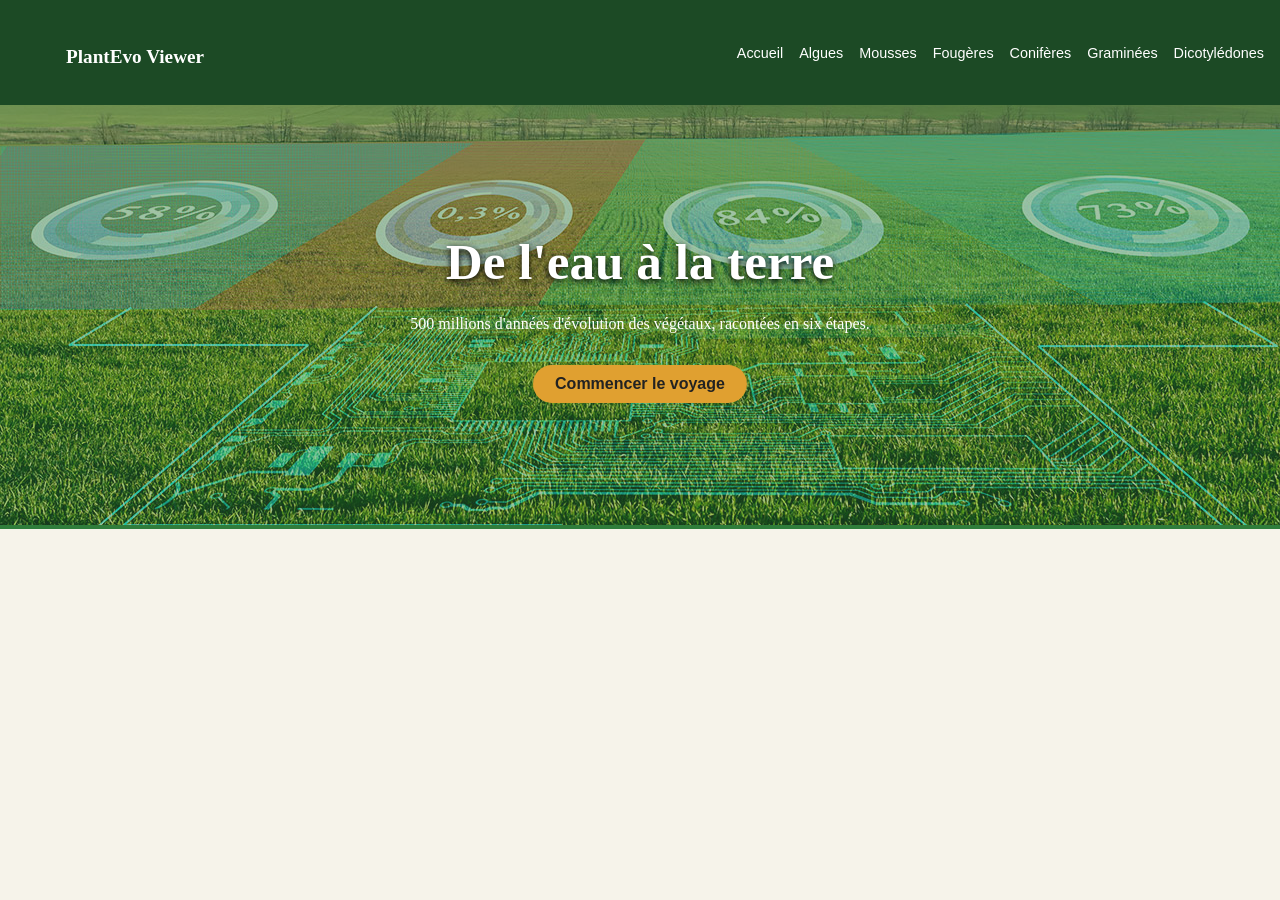
==== index.html @ 241dd21a "Bandeau d'accueil" ====
<!DOCTYPE html>
<html>
<head>
	<meta charset="utf-8">
	<meta name="viewport" content="width=device-width, initial-scale=1">
	<link rel="stylesheet" type="text/css" href="./css/style.css">
	<title></title>
</head>
<body>
	<!-- En-tête -->
  <header>
    <h1><a class="logo" href="index.html"> PlantEvo Viewer</a></h1>
    <nav aria-label="Menu principal">
      <ul>
      	<li><a href="index.html">Accueil</a></li>
        <li><a href="algues.html">Algues</a></li>
        <li><a href="mousses.html">Mousses</a></li>
        <li><a href="fougeres.html">Fougères</a></li>
        <li><a href="coniferes.html">Conifères</a></li>
        <li><a href="graminees.html">Graminées</a></li>
        <li><a href="dicotyledones.html">Dicotylédones</a></li>
      </ul>
    </nav>
  </header>

  <!-- Bandeau d'accueil -->
  <div class="hero">
    <img src="./images/img1.jpg" alt="Végétation" width="1200" height="800">
    <div class="texte">
      <h1>De l'eau à la terre</h1>
      <p>500 millions d'années d'évolution des végétaux, racontées en six étapes.</p>
      <a class="bouton" href="#">Commencer le voyage</a>
    </div>
  </div>

</body>
</html>
---- css/style.css ----
:root {
    --vert: #2f7d3b;
    --vert-fonce: #1c4a25;
    --creme: #f6f3ea;
    --or: #e0a030;
    --texte: #23301f
}

* {
    box-sizing: border-box
}

body {
    margin: 0;
    color: var(--texte);
    background: var(--creme);
}

header {
    background: var(--vert-fonce);
    color: #fff;
    padding: .8rem 1rem;
    display: flex;
    flex-wrap: wrap;
    gap: .5rem 1.5rem;
    align-items: center;
    justify-content: space-between
}

header .logo {
    padding: 50px;
    font-weight: bold;
    font-size: 1.2rem;
    color: #fff;
    text-decoration: none
}

nav ul {
    list-style: none;
    margin: 0;
    padding: 0;
    display: flex;
    flex-wrap: wrap;
    gap: .4rem 1rem
}

nav a {
    color: #fff;
    text-decoration: none;
    font-family: Arial, sans-serif;
    font-size: .9rem
}

nav a:hover {
    color: var(--or)
}

/* Bandeau d'accueil */

.hero {
    position: relative;
    color: #fff;
    text-align: center;
    background: var(--vert)
}

.hero img {
    width: 100%;
    max-height: 420px;
    object-fit: cover;
    opacity: .55
}

.hero .texte {
    position: absolute;
    inset: 0;
    display: flex;
    flex-direction: column;
    justify-content: center;
    align-items: center;
    padding: 1rem
}

.hero h1 {
    font-size: clamp(1.8rem, 5vw, 3.2rem);
    margin: 0 0 .5rem;
    text-shadow: 0 2px 6px #000
}

.bouton {
    display: inline-block;
    margin-top: 1rem;
    padding: .6rem 1.4rem;
    background: var(--or);
    color: #222;
    text-decoration: none;
    font-family: Arial, sans-serif;
    font-weight: bold;
    border-radius: 2rem
}
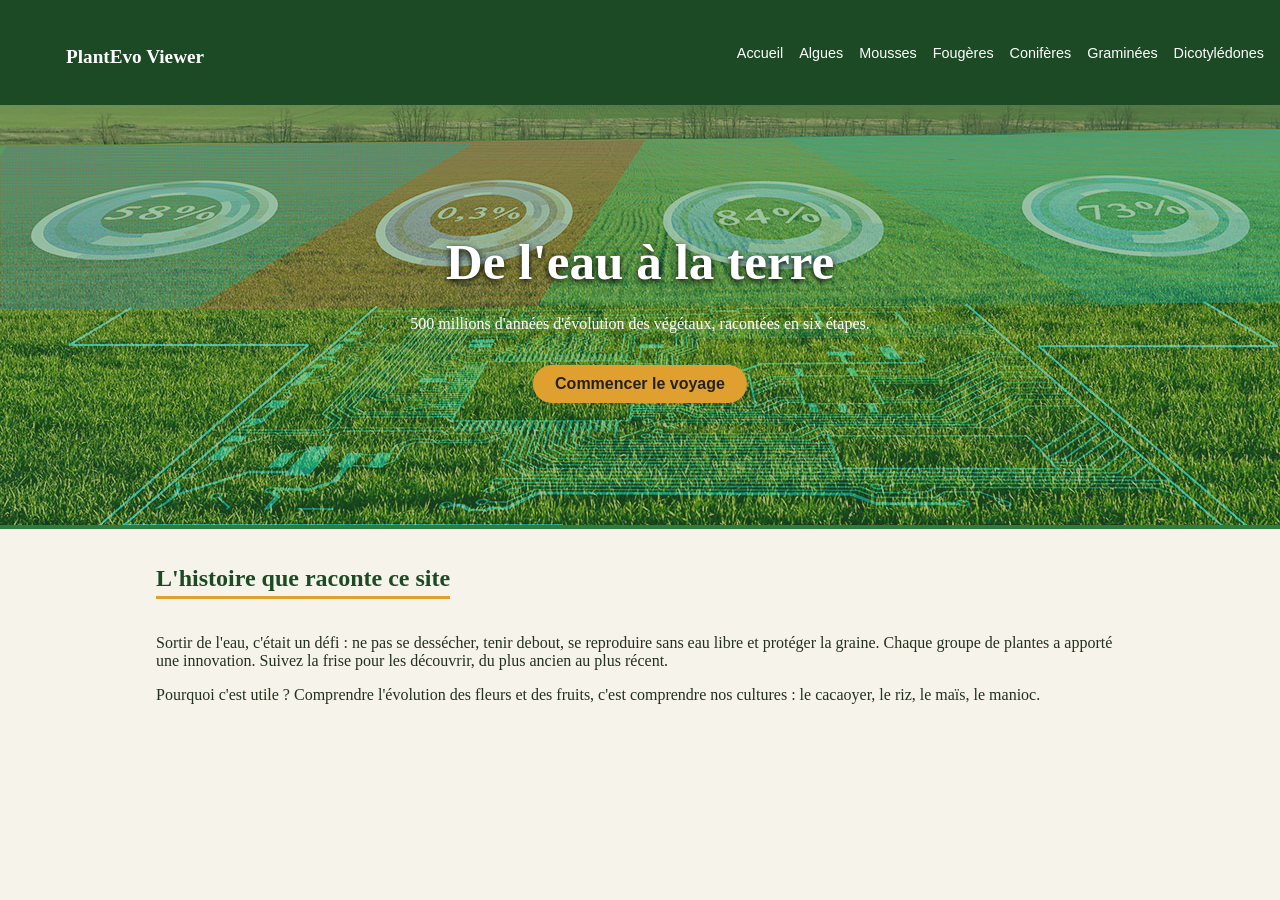
==== commit e0da068e: "section histoire" ====
--- a/index.html
+++ b/index.html
@@ -33,5 +33,17 @@
     </div>
   </div>
 
+  <main>
+  	 <!--Section histoire  -->
+    <section>
+      <h2>L'histoire que raconte ce site</h2>
+      <p>Sortir de l'eau, c'était un défi : ne pas se dessécher, tenir debout, se reproduire sans eau libre et protéger
+        la graine.
+        Chaque groupe de plantes a apporté une innovation. Suivez la frise pour les découvrir, du plus ancien au plus
+        récent.</p>
+      <p>Pourquoi c'est utile ? Comprendre l'évolution des fleurs et des fruits, c'est comprendre nos cultures : le
+        cacaoyer, le riz, le maïs, le manioc.</p>
+    </section>
+  </main>
 </body>
 </html>
--- a/css/style.css
+++ b/css/style.css
@@ -97,4 +97,23 @@
     font-family: Arial, sans-serif;
     font-weight: bold;
     border-radius: 2rem
+}
+
+/* section histoire  */
+
+main {
+    max-width: 1000px;
+    margin: 0 auto;
+    padding: 1rem 1rem
+}
+
+section {
+    margin-bottom: 2.5rem
+}
+
+h2 {
+    color: var(--vert-fonce);
+    border-bottom: 3px solid var(--or);
+    display: inline-block;
+    padding-bottom: .2rem
 }
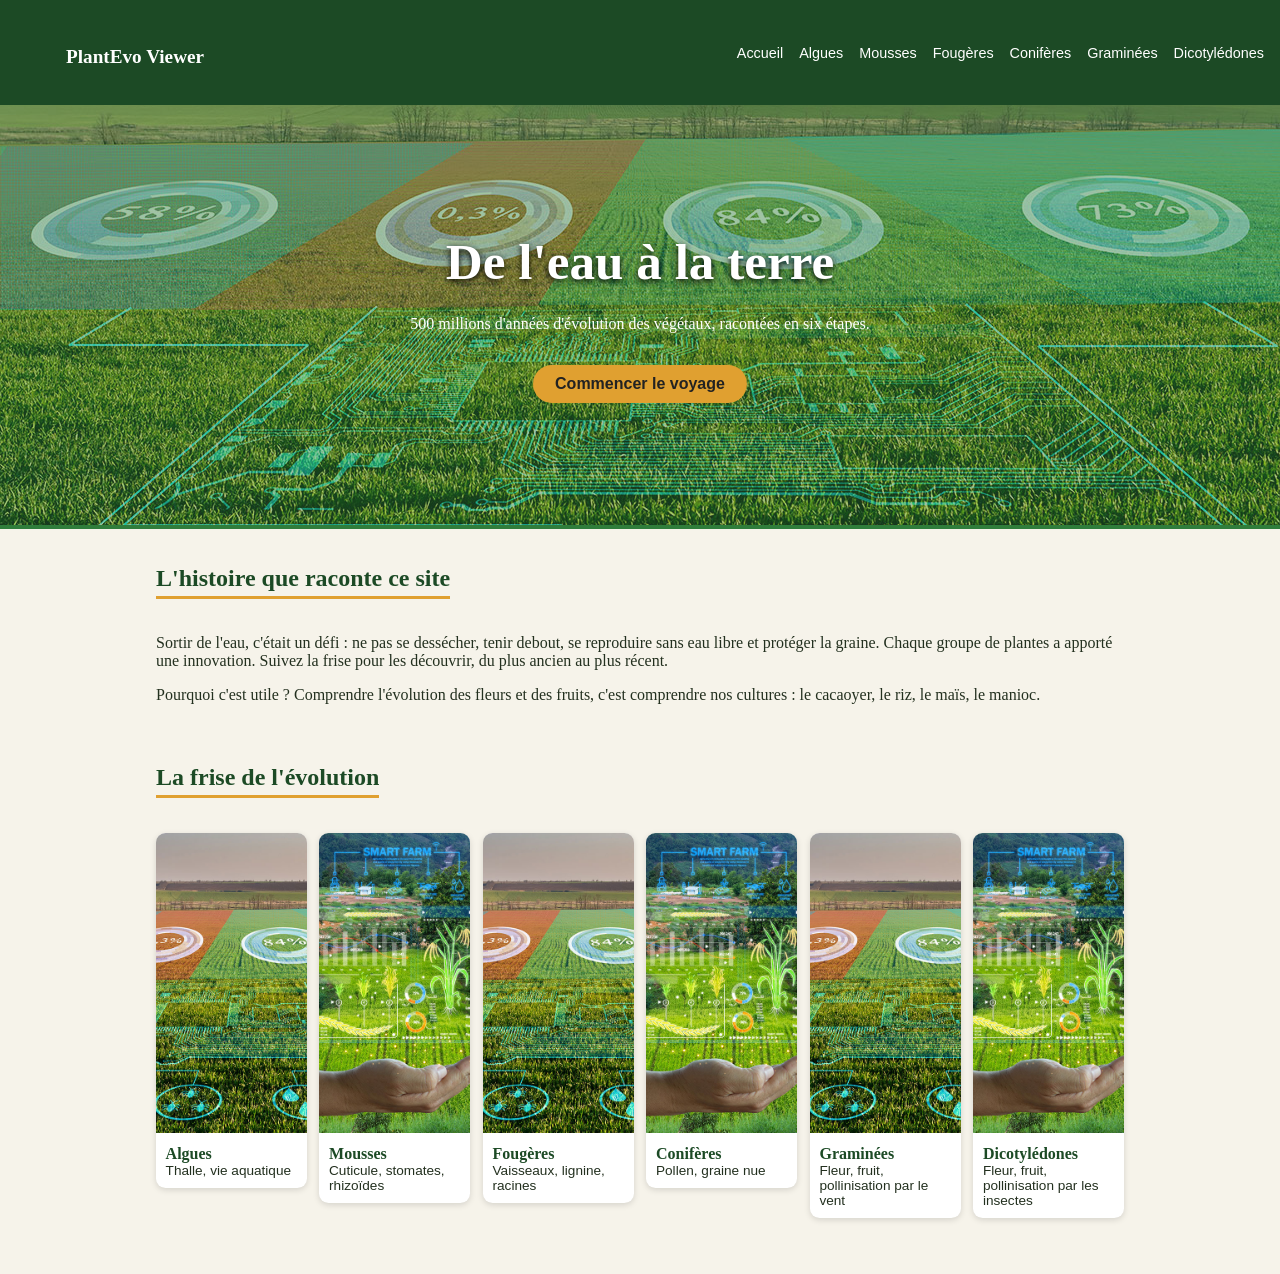
==== commit a7b8f259: "section evolution" ====
--- a/index.html
+++ b/index.html
@@ -44,6 +44,30 @@
       <p>Pourquoi c'est utile ? Comprendre l'évolution des fleurs et des fruits, c'est comprendre nos cultures : le
         cacaoyer, le riz, le maïs, le manioc.</p>
     </section>
+    <!--section evolution -->
+    <section>
+      <h2>La frise de l'évolution</h2>
+      <ol class="evolution">
+        <li><a href="algues.html">
+            <img src="./images/img1.jpg" alt="Algues" width="400" height="300">
+            <strong>Algues</strong><span>Thalle, vie aquatique</span></a></li>
+        <li><a href="mousses.html">
+            <img src="./images/img2.jpg" alt="Mousse" width="400" height="300">
+            <strong>Mousses</strong><span>Cuticule, stomates, rhizoïdes</span></a></li>
+        <li><a href="fougeres.html">
+            <img src="./images/img1.jpg" alt="Fougère" width="400" height="300">
+            <strong>Fougères</strong><span>Vaisseaux, lignine, racines</span></a></li>
+        <li><a href="coniferes.html">
+            <img src="./images/img2.jpg" alt="conifère" width="400" height="300">
+            <strong>Conifères</strong><span>Pollen, graine nue</span></a></li>
+        <li><a href="graminees.html">
+            <img src="./images/img1.jpg" alt="Graminées" width="400" height="300">
+            <strong>Graminées</strong><span>Fleur, fruit, pollinisation par le vent</span></a></li>
+        <li><a href="dicotyledones.html">
+            <img src="./images/img2.jpg" alt="Dicotylédones" width="400" height="300">
+            <strong>Dicotylédones</strong><span>Fleur, fruit, pollinisation par les insectes</span></a></li>
+      </ol>
+    </section>
   </main>
 </body>
 </html>
--- a/css/style.css
+++ b/css/style.css
@@ -116,4 +116,48 @@
     border-bottom: 3px solid var(--or);
     display: inline-block;
     padding-bottom: .2rem
+}
+
+/*section evolution*/
+
+.evolution {
+    list-style: none;
+    margin: 1rem 0;
+    padding: 0;
+    display: grid;
+    grid-template-columns: repeat(auto-fit, minmax(150px, 1fr));
+    gap: .8rem
+}
+
+.evolution a {
+    display: block;
+    background: #fff;
+    border-radius: .6rem;
+    overflow: hidden;
+    text-decoration: none;
+    color: var(--texte);
+    box-shadow: 0 2px 6px #0002
+}
+
+.evolution a:hover {
+    transform: translateY(-3px)
+}
+
+.evolution img {
+    width: 100%;
+    aspect-ratio: 4/3;
+    object-fit: cover
+}
+
+.evolution strong {
+    display: block;
+    padding: .5rem .6rem 0;
+    color: var(--vert-fonce)
+}
+
+.evolution span {
+    display: block;
+    padding: 0 .6rem .6rem;
+    font-size: .85rem;
+    font-family: Arial, sans-serif
 }
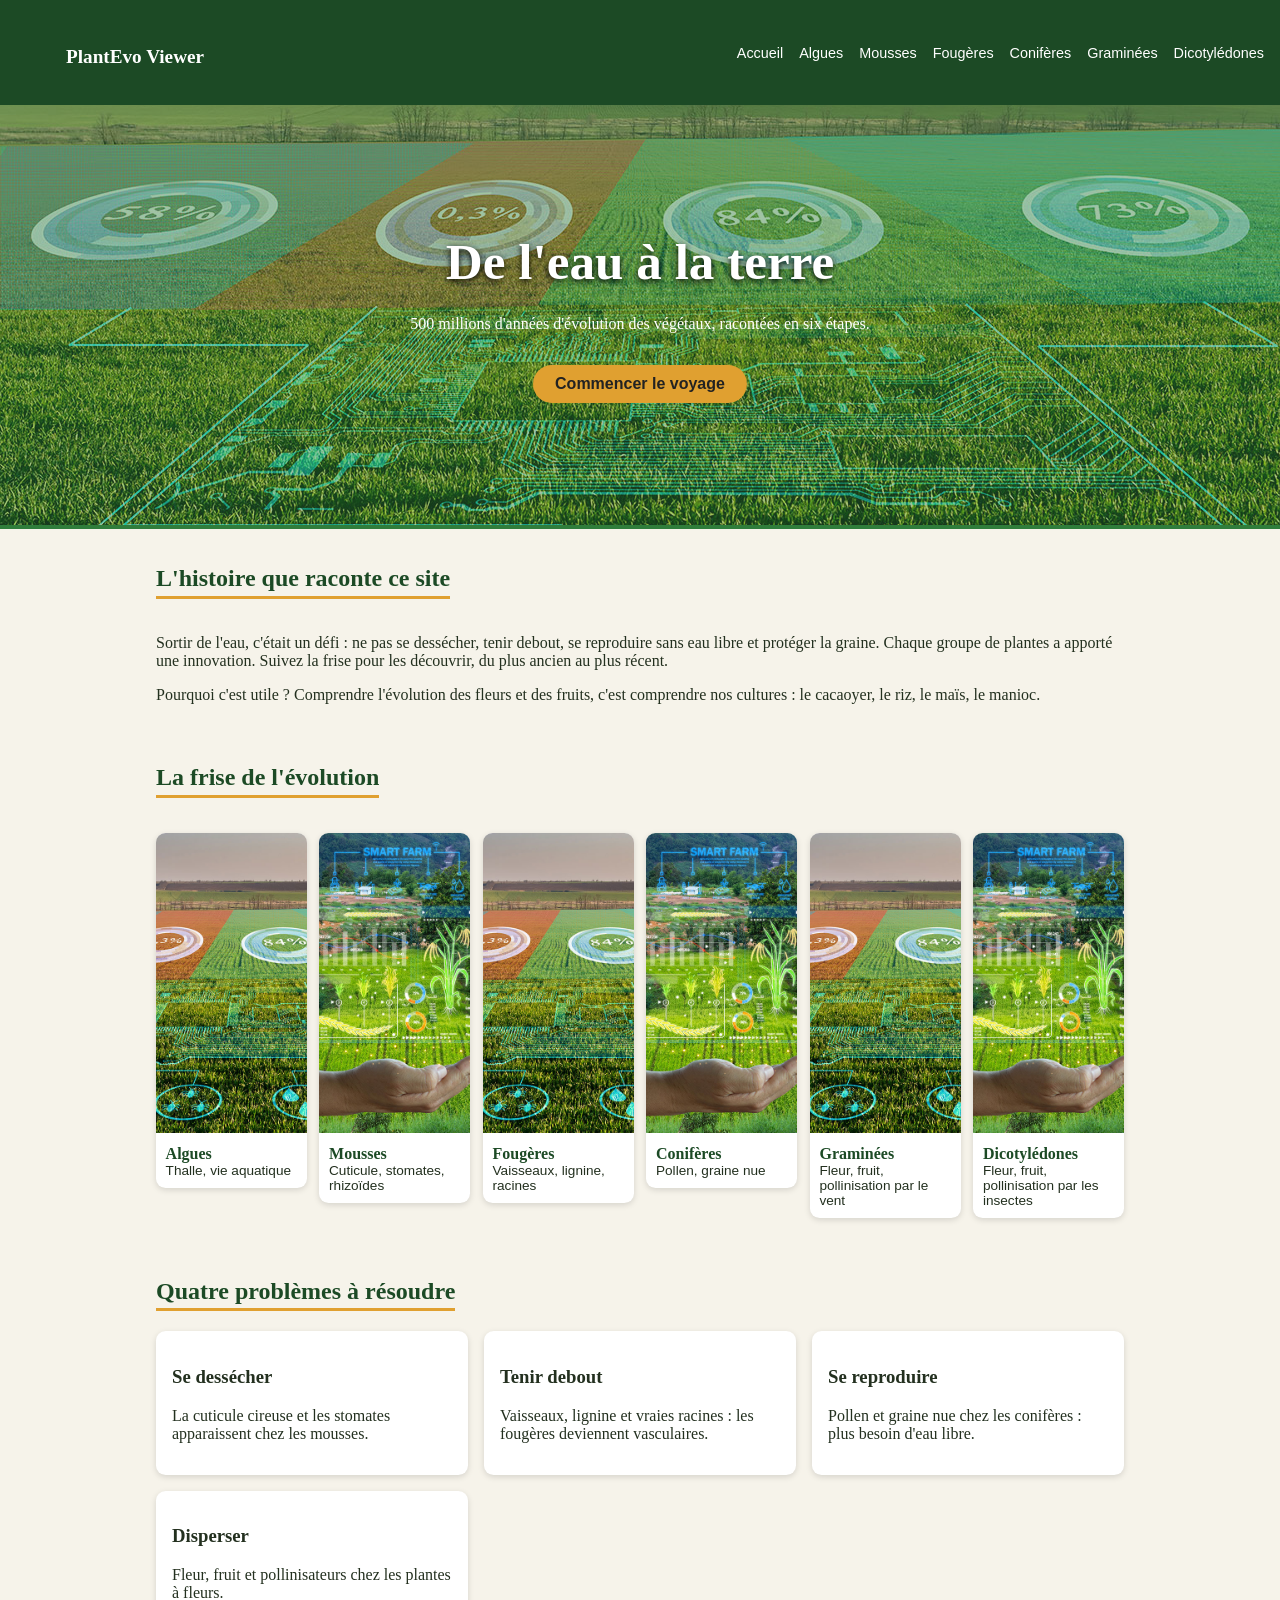
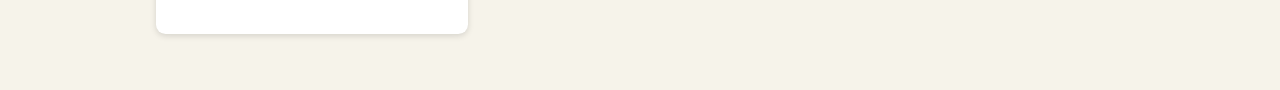
==== commit 38ee1f13: "section probleme" ====
--- a/index.html
+++ b/index.html
@@ -68,6 +68,29 @@
             <strong>Dicotylédones</strong><span>Fleur, fruit, pollinisation par les insectes</span></a></li>
       </ol>
     </section>
+
+    <!--section probleme a resoudre-->
+    <section>
+      <h2>Quatre problèmes à résoudre</h2>
+      <div class="cartes">
+        <div class="carte">
+          <h3>Se dessécher</h3>
+          <p>La cuticule cireuse et les stomates apparaissent chez les mousses.</p>
+        </div>
+        <div class="carte">
+          <h3>Tenir debout</h3>
+          <p>Vaisseaux, lignine et vraies racines : les fougères deviennent vasculaires.</p>
+        </div>
+        <div class="carte">
+          <h3>Se reproduire</h3>
+          <p>Pollen et graine nue chez les conifères : plus besoin d'eau libre.</p>
+        </div>
+        <div class="carte">
+          <h3>Disperser</h3>
+          <p>Fleur, fruit et pollinisateurs chez les plantes à fleurs.</p>
+        </div>
+      </div>
+    </section>
   </main>
 </body>
 </html>
--- a/css/style.css
+++ b/css/style.css
@@ -160,4 +160,19 @@
     padding: 0 .6rem .6rem;
     font-size: .85rem;
     font-family: Arial, sans-serif
-}+}
+
+ /*section probleme a resoudre*/
+
+ .cartes {
+    display: grid;
+    grid-template-columns: repeat(auto-fit, minmax(240px, 1fr));
+    gap: 1rem
+}
+
+.carte {
+    background: #fff;
+    border-radius: .6rem;
+    padding: 1rem;
+    box-shadow: 0 2px 6px #0002
+}
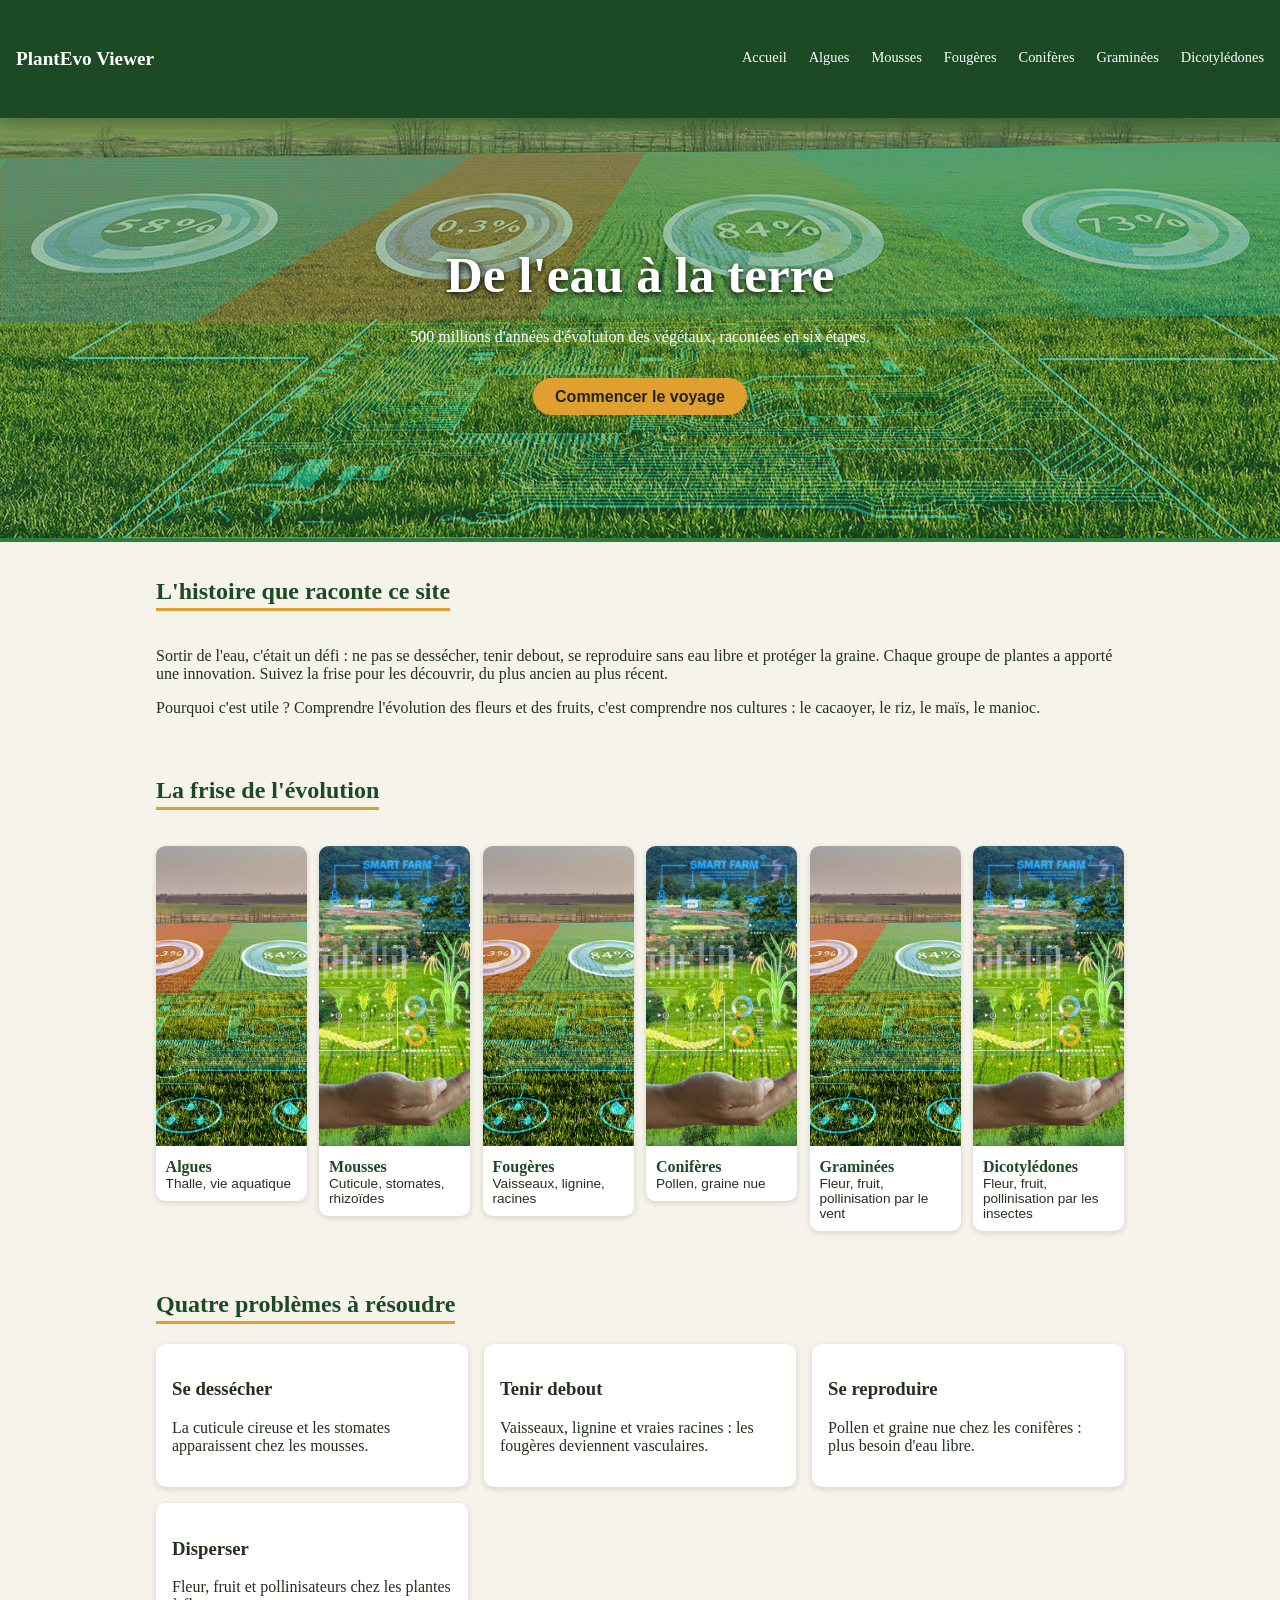
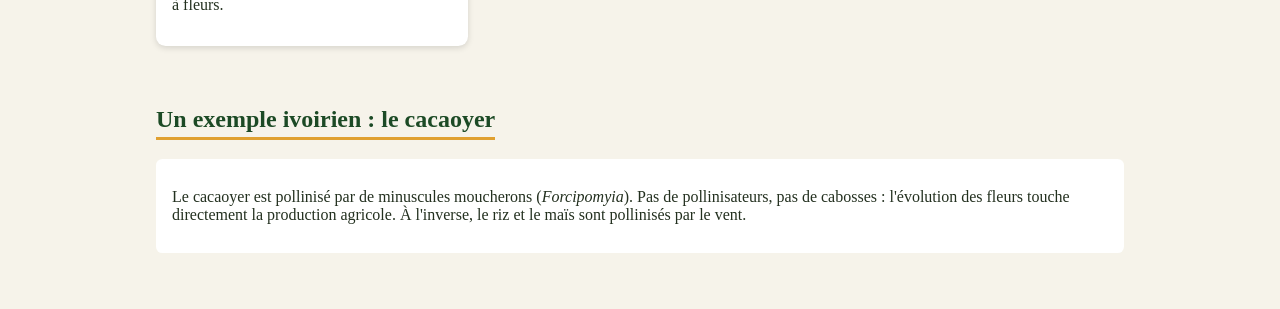
==== commit b8b281ac: "modification du header plus precisement la nav nous l'avons rendu statique" ====
--- a/index.html
+++ b/index.html
@@ -8,18 +8,16 @@
 </head>
 <body>
 	<!-- En-tête -->
-  <header>
-    <h1><a class="logo" href="index.html"> PlantEvo Viewer</a></h1>
-    <nav aria-label="Menu principal">
-      <ul>
-      	<li><a href="index.html">Accueil</a></li>
-        <li><a href="algues.html">Algues</a></li>
-        <li><a href="mousses.html">Mousses</a></li>
-        <li><a href="fougeres.html">Fougères</a></li>
-        <li><a href="coniferes.html">Conifères</a></li>
-        <li><a href="graminees.html">Graminées</a></li>
-        <li><a href="dicotyledones.html">Dicotylédones</a></li>
-      </ul>
+  <header class="header">
+    <a href="index.html" class="logo">PlantEvo Viewer</a>
+    <nav class="nav">
+      <a href="index.html">Accueil</a>
+      <a href="algues.html">Algues</a>
+      <a href="mousses.html">Mousses</a>
+      <a href="fougeres.html">Fougères</a>
+      <a href="coniferes.html">Conifères</a>
+      <a href="graminees.html">Graminées</a>
+      <a href="dicotyledones.html">Dicotylédones</a>
     </nav>
   </header>
 
@@ -91,6 +89,16 @@
         </div>
       </div>
     </section>
+
+    <!-- section exemple -->
+    <section >
+      <h2>Un exemple ivoirien : le cacaoyer</h2>
+      <div class="exemple">
+        <p>Le cacaoyer est pollinisé par de minuscules moucherons (<em>Forcipomyia</em>). Pas de pollinisateurs, pas de
+          cabosses : l'évolution des fleurs touche directement la production agricole.
+          À l'inverse, le riz et le maïs sont pollinisés par le vent.</p>
+      </div>
+    </section>
   </main>
 </body>
 </html>
--- a/css/style.css
+++ b/css/style.css
@@ -16,44 +16,43 @@
     background: var(--creme);
 }
 
-header {
-    background: var(--vert-fonce);
-    color: #fff;
-    padding: .8rem 1rem;
-    display: flex;
-    flex-wrap: wrap;
-    gap: .5rem 1.5rem;
-    align-items: center;
-    justify-content: space-between
+/* header */
+.header {
+  position: sticky;
+  top: 0;
+  z-index: 100;
+  display: flex;
+  align-items: center;
+  justify-content: space-between;
+  padding: 3rem 1rem;
+  background: var(--vert-fonce);
+  box-shadow: 0 4px 14px rgba(0, 0, 0, .25);
 }
-
-header .logo {
-    padding: 50px;
-    font-weight: bold;
-    font-size: 1.2rem;
-    color: #fff;
-    text-decoration: none
+.logo { 
+    color: #fff; 
+    font-weight: 700; 
+    font-size: 1.2rem; 
+    text-decoration: none; }
+.nav { 
+    display: 
+    flex; 
+    gap: 1.375rem; 
 }
-
-nav ul {
-    list-style: none;
-    margin: 0;
-    padding: 0;
-    display: flex;
-    flex-wrap: wrap;
-    gap: .4rem 1rem
+.nav a {
+  position: relative;
+  color: #fff;
+  font-size: .9rem;
+  text-decoration: none;
+  padding-bottom: 0.1875rem;
 }
-
-nav a {
-    color: #fff;
-    text-decoration: none;
-    font-family: Arial, sans-serif;
-    font-size: .9rem
+.nav a::after {
+  content: "";
+  position: absolute; left: 0; bottom: 0;
+  width: 0; height: 2px;
+  background: var(--or);
+  transition: width .3s ease;
 }
-
-nav a:hover {
-    color: var(--or)
-}
+.nav a:hover::after { width: 100%; }
 
 /* Bandeau d'accueil */
 
@@ -176,3 +175,11 @@
     padding: 1rem;
     box-shadow: 0 2px 6px #0002
 }
+
+/* section exemple */
+
+.exemple {
+    background: #fff;
+    padding: .8rem 1rem;
+    border-radius: .4rem
+}
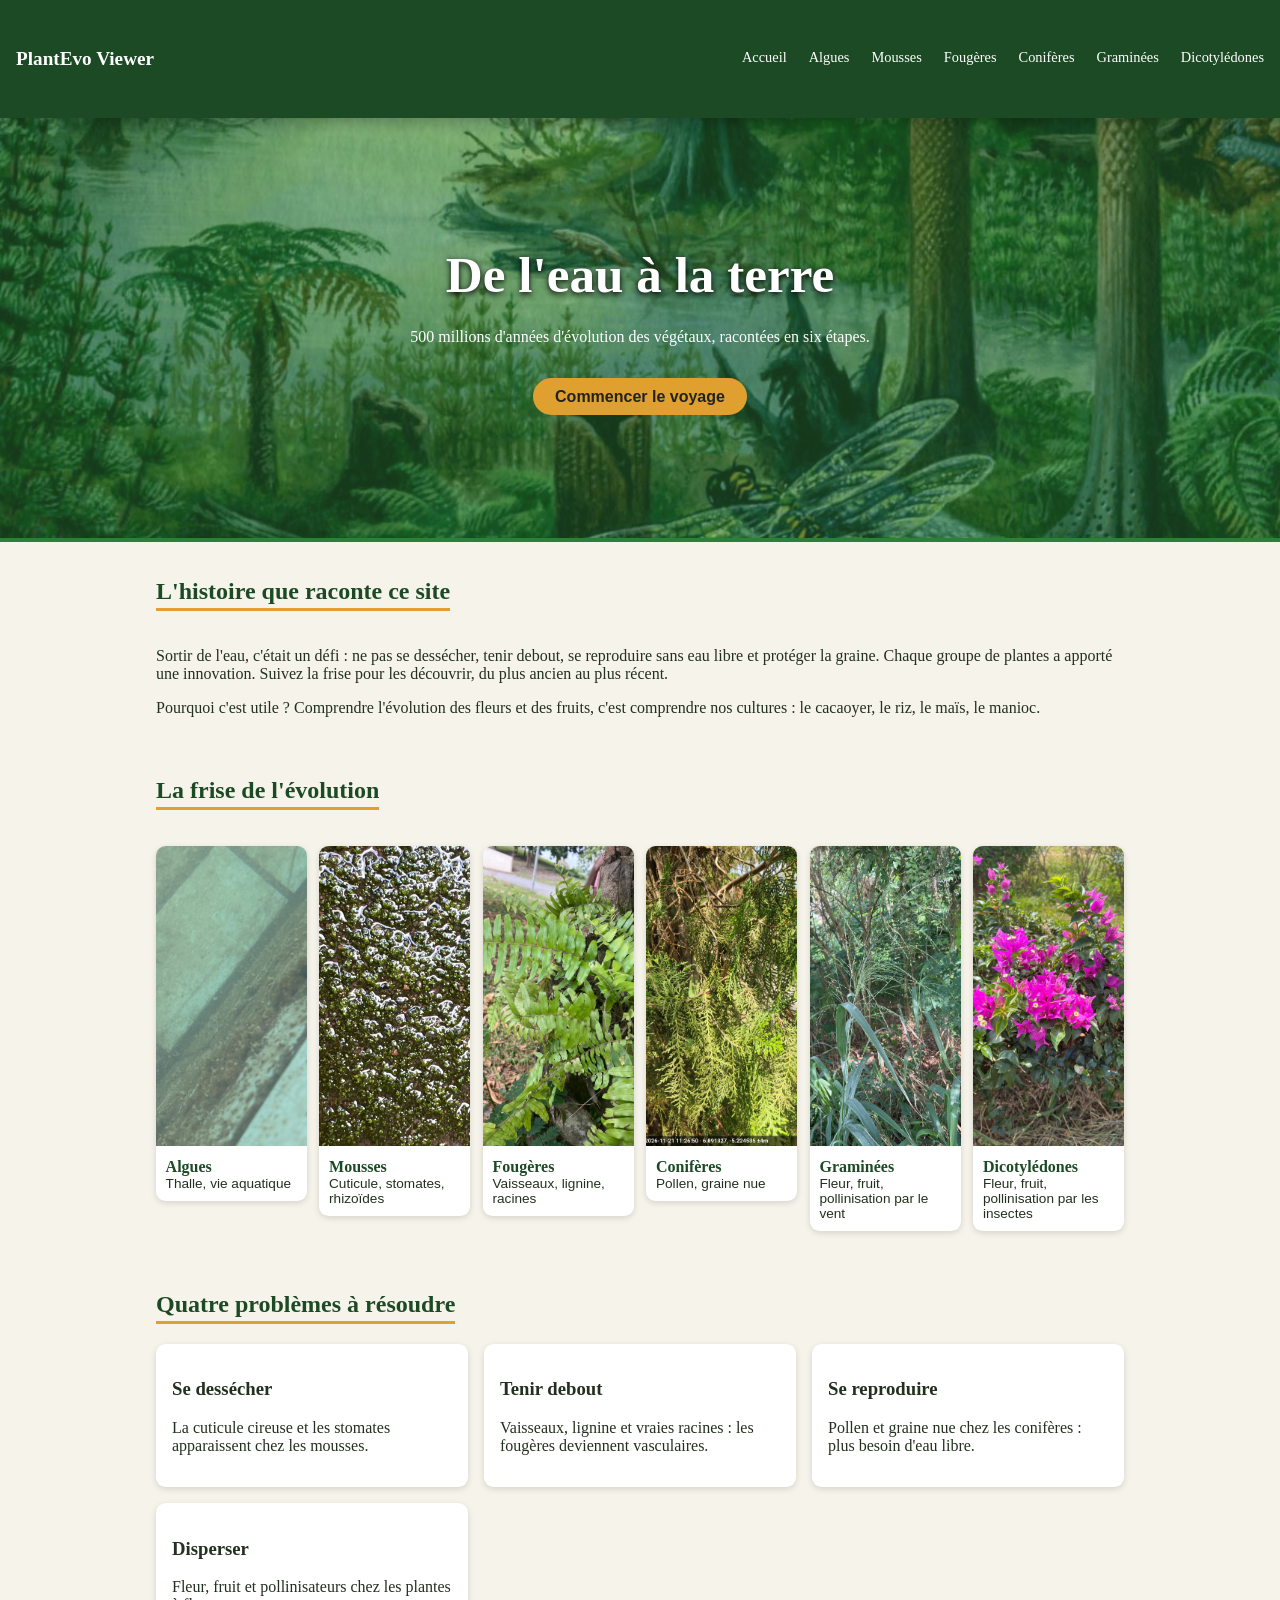
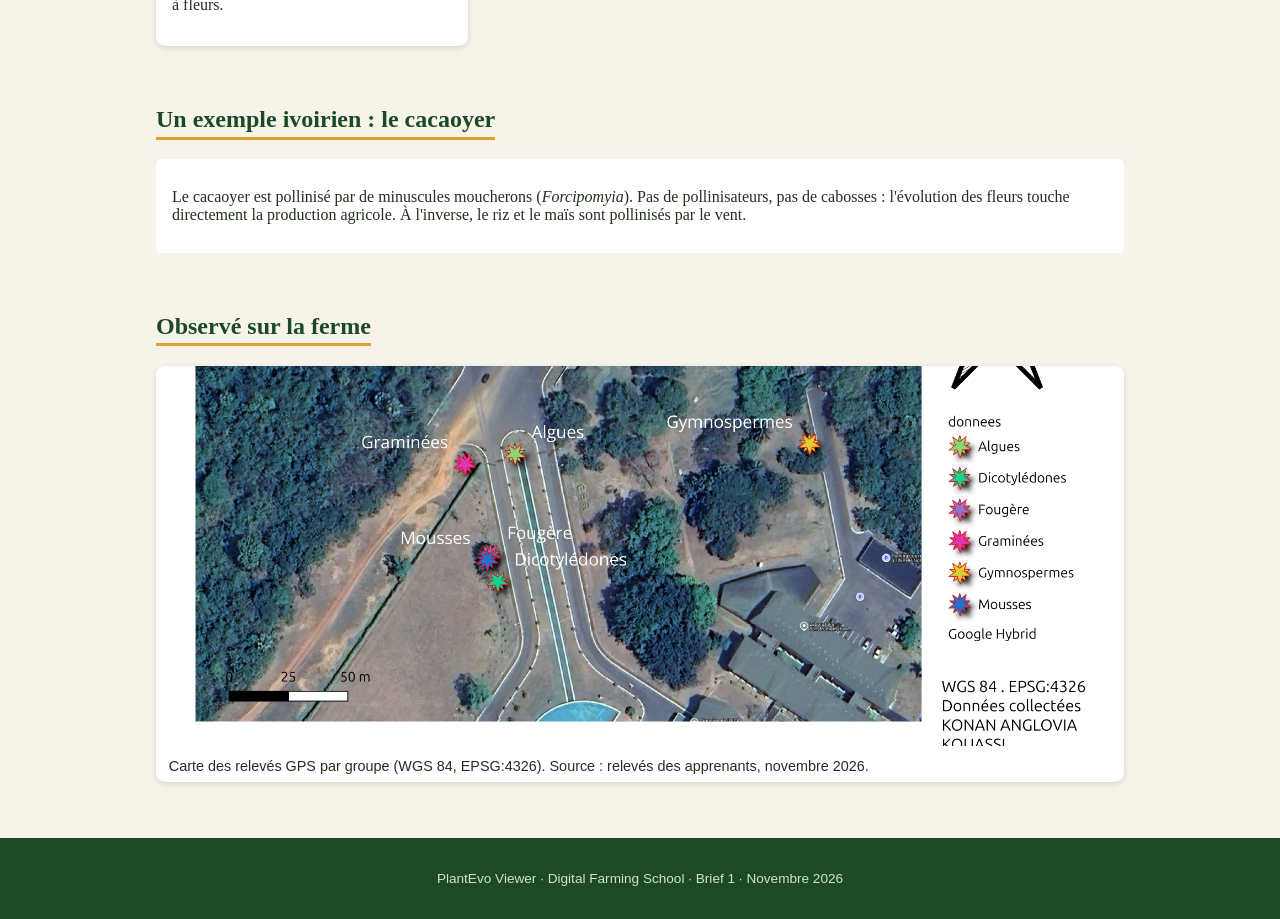
==== commit 1a34e297: "ajout des images rapports et ajustement du code" ====
--- a/index.html
+++ b/index.html
@@ -14,7 +14,7 @@
       <a href="index.html">Accueil</a>
       <a href="algues.html">Algues</a>
       <a href="mousses.html">Mousses</a>
-      <a href="fougeres.html">Fougères</a>
+      <a href="fourgeres.html">Fougères</a>
       <a href="coniferes.html">Conifères</a>
       <a href="graminees.html">Graminées</a>
       <a href="dicotyledones.html">Dicotylédones</a>
@@ -27,7 +27,7 @@
     <div class="texte">
       <h1>De l'eau à la terre</h1>
       <p>500 millions d'années d'évolution des végétaux, racontées en six étapes.</p>
-      <a class="bouton" href="#">Commencer le voyage</a>
+      <a class="bouton" href="#evolution">Commencer le voyage</a>
     </div>
   </div>
 
@@ -43,26 +43,26 @@
         cacaoyer, le riz, le maïs, le manioc.</p>
     </section>
     <!--section evolution -->
-    <section>
+    <section id="evolution">
       <h2>La frise de l'évolution</h2>
       <ol class="evolution">
         <li><a href="algues.html">
-            <img src="./images/img1.jpg" alt="Algues" width="400" height="300">
+            <img src="./images/img2.jpg" alt="Algues" width="400" height="300">
             <strong>Algues</strong><span>Thalle, vie aquatique</span></a></li>
         <li><a href="mousses.html">
-            <img src="./images/img2.jpg" alt="Mousse" width="400" height="300">
+            <img src="./images/img5.jpg" alt="Mousse" width="400" height="300">
             <strong>Mousses</strong><span>Cuticule, stomates, rhizoïdes</span></a></li>
         <li><a href="fougeres.html">
-            <img src="./images/img1.jpg" alt="Fougère" width="400" height="300">
+            <img src="./images/img10.jpg" alt="Fougère" width="400" height="300">
             <strong>Fougères</strong><span>Vaisseaux, lignine, racines</span></a></li>
         <li><a href="coniferes.html">
-            <img src="./images/img2.jpg" alt="conifère" width="400" height="300">
+            <img src="./images/img4.jpg" alt="conifère" width="400" height="300">
             <strong>Conifères</strong><span>Pollen, graine nue</span></a></li>
         <li><a href="graminees.html">
-            <img src="./images/img1.jpg" alt="Graminées" width="400" height="300">
+            <img src="./images/img13.jpg" alt="Graminées" width="400" height="300">
             <strong>Graminées</strong><span>Fleur, fruit, pollinisation par le vent</span></a></li>
         <li><a href="dicotyledones.html">
-            <img src="./images/img2.jpg" alt="Dicotylédones" width="400" height="300">
+            <img src="./images/img8.jpg" alt="Dicotylédones" width="400" height="300">
             <strong>Dicotylédones</strong><span>Fleur, fruit, pollinisation par les insectes</span></a></li>
       </ol>
     </section>
@@ -99,6 +99,21 @@
           À l'inverse, le riz et le maïs sont pollinisés par le vent.</p>
       </div>
     </section>
+    <!-- Carte SIG des observations -->
+    <section>
+      <h2>Observé sur la ferme</h2>
+      <figure>
+        <img src="images/TOUT.png" alt="Carte des végétaux relevés au GPS sur la ferme-école" width="1200"
+          height="800">
+        <figcaption>Carte des relevés GPS par groupe (WGS 84, EPSG:4326). Source : relevés des apprenants, novembre
+          2026.</figcaption>
+      </figure>
+    </section>
   </main>
+
+  <footer>
+    <p>PlantEvo Viewer · Digital Farming School · Brief 1 · Novembre 2026</p>
+  </footer>
+  
 </body>
 </html>
--- a/css/style.css
+++ b/css/style.css
@@ -14,6 +14,8 @@
     margin: 0;
     color: var(--texte);
     background: var(--creme);
+    min-height: 100vh;
+    background-attachment: fixed;
 }
 
 /* header */
@@ -183,3 +185,36 @@
     padding: .8rem 1rem;
     border-radius: .4rem
 }
+
+figure {
+    margin: 0;
+    background: #fff;
+    border-radius: .6rem;
+    overflow: hidden;
+    box-shadow: 0 2px 6px #0002
+}
+
+figure img {
+    width: 100%;
+    max-height: 380px;
+    object-fit: cover
+}
+
+figcaption {
+    padding: .5rem .8rem;
+    font-size: .9rem;
+    font-family: Arial, sans-serif
+}
+
+footer {
+    background: var(--vert-fonce);
+    color: #cfe3cf;
+    text-align: center;
+    padding: 1.2rem 1rem;
+    font-family: Arial, sans-serif;
+    font-size: .85rem
+}
+
+footer a {
+    color: #fff
+}
